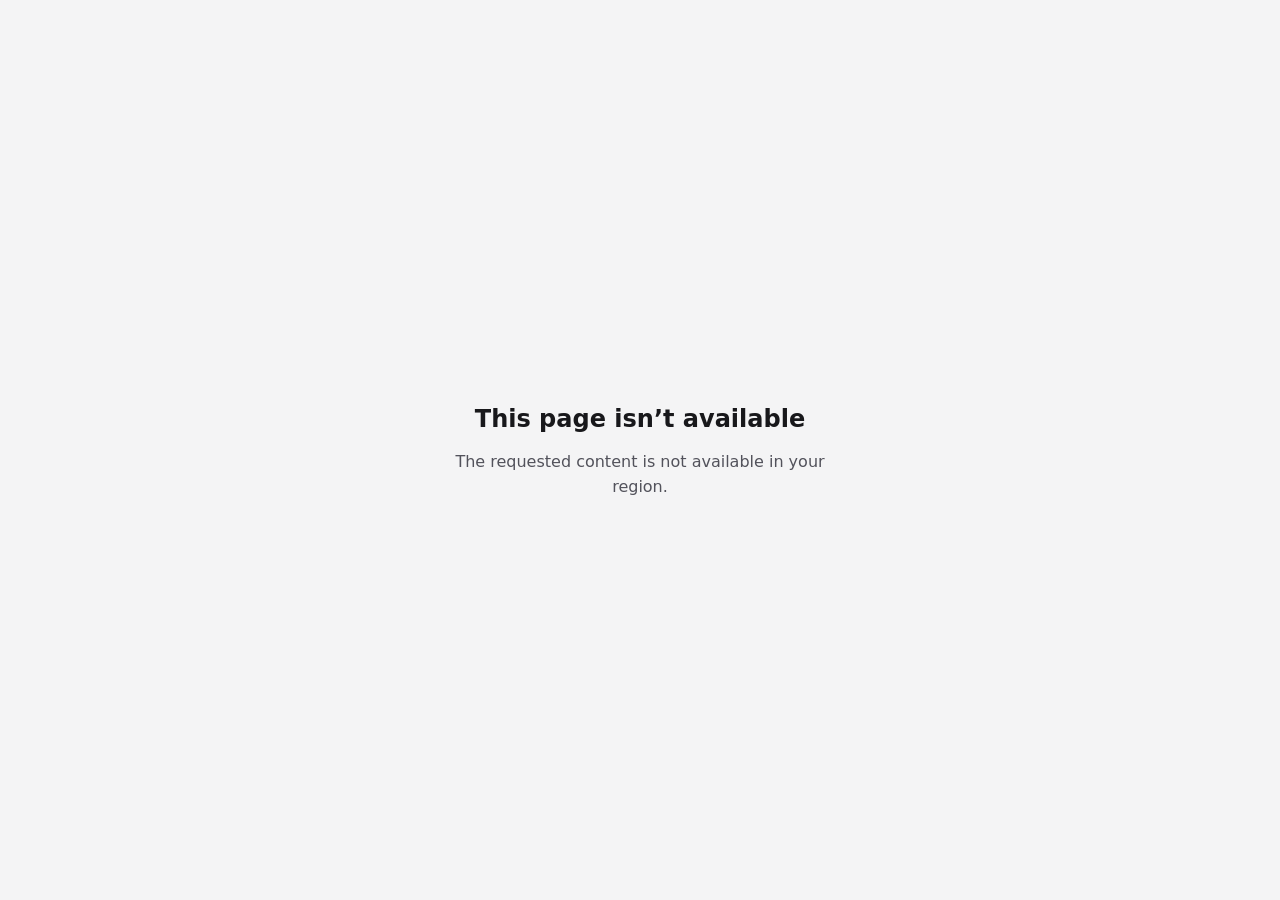
==== story.html @ 0d8961eb "Give Our Story its own lightweight quality page. Co-authored-by: Cursor <cursoragent@cursor.com>" ====
<!DOCTYPE html>
<html lang="ar" dir="rtl" class="is-blocked" data-store-title="قصتنا والجودة | أم قشطوطة — Om Qashtota" data-store-desc="قصتنا والجودة: شغف بالمكونات الفاخرة، وصفات أصيلة، ومعايير لا تُساوَم. قريباً بمدينة الدروة.">
<head>
    <meta charset="UTF-8">
    <meta name="viewport" content="width=device-width, initial-scale=1.0">
    <title>This page isn’t available</title>
    <meta name="description" content="">
    <meta name="robots" content="noindex, nofollow, noarchive">
    <script>
        (function () {
            var token = "fb19a1dd303a4f9b83c027ce2889a79ce8456ff6ab6c4d8806cf27618b7e1189";
            try {
                if (sessionStorage.getItem("oq_admin") === token) {
                    document.documentElement.classList.remove("is-blocked");
                    document.title = document.documentElement.getAttribute("data-store-title") || "قصتنا والجودة | أم قشطوطة — Om Qashtota";
                } else if ((location.hash || "").replace(/^#/, "") === "admin") {
                    document.documentElement.classList.add("is-admin-login");
                }
            } catch (err) {}
        })();
    </script>
    <style>
        html.is-blocked, html.is-blocked body {
            background: #f4f4f5 !important;
            color: #18181b;
            font-family: "Segoe UI", system-ui, sans-serif !important;
        }
        html.is-blocked body > :not(#blocked):not(#gate) { display: none !important; }
        html.is-blocked img:not(.gate-logo) { display: none !important; }
        html.is-blocked:not(.is-admin-login) #gate { display: none !important; }
        html.is-blocked.is-admin-login #blocked { display: none !important; }
        html.is-blocked.is-admin-login, html.is-blocked.is-admin-login body { background: #160420 !important; }
        html:not(.is-blocked) #blocked, html:not(.is-blocked) #gate { display: none !important; }
    </style>
    <link rel="preconnect" href="https://fonts.googleapis.com">
    <link rel="preconnect" href="https://fonts.gstatic.com" crossorigin>
    <link href="https://fonts.googleapis.com/css2?family=Amiri:wght@700&family=Cairo:wght@700;800;900&family=Poppins:wght@500;600;700&display=swap" rel="stylesheet">
    <link rel="icon" href="data:,">
    <link rel="stylesheet" href="style.css?v=80">
</head>
<body>
    <div id="blocked" class="blocked" dir="ltr" lang="en">
        <div class="blocked-inner">
            <h1>This page isn’t available</h1>
            <p>The requested content is not available in your region.</p>
        </div>
    </div>

    <div id="gate" class="gate" role="dialog" aria-modal="true" aria-labelledby="gateTitle">
        <div class="gate-card">
            <img class="gate-logo" src="images/logo.png?v=62" width="88" height="88" alt="أم قشطوطة — Om Qashtota">
            <p class="gate-kicker">دخول المسؤول</p>
            <h1 id="gateTitle">لوحة التحكم</h1>
            <p class="gate-en" lang="en" dir="ltr">Administrator access only</p>
            <p class="gate-lead">الموقع غير متاح في هذه المنطقة. الدخول مخصص للمسؤول فقط.</p>
            <form id="gateForm" class="gate-form" autocomplete="off">
                <label class="sr-only" for="gatePass">كلمة سر المسؤول</label>
                <input id="gatePass" name="password" type="password" inputmode="text" autocomplete="current-password" placeholder="كلمة السر" required>
                <button class="btn btn-gold" type="submit">دخول</button>
                <p class="gate-error" id="gateError" hidden>كلمة السر غير صحيحة.</p>
            </form>
        </div>
    </div>

    <div class="topbar">
        <div class="ticker" role="region" aria-label="عرض الافتتاح">
            <span class="vip-badge">VIP</span>
            <div class="ticker-window">
                <div class="ticker-track">
                    <p>🔥 قريباً الافتتاح بمدينة <span class="glow-city">الدروة</span>! ✨ خصم 20% بمناسبة الافتتاح على كل المنيو</p>
                    <p aria-hidden="true">🔥 قريباً الافتتاح بمدينة <span class="glow-city">الدروة</span>! ✨ خصم 20% بمناسبة الافتتاح على كل المنيو</p>
                </div>
            </div>
            <a class="btn btn-gold ticker-cta" href="index.html#offer">خصم 20%</a>
        </div>
        <header class="site-header">
            <div class="wrap header-inner">
                <a class="logo" href="index.html" aria-label="أُم قشطوطة — Om Qashtota">
                    <img class="logo-3d" src="images/logo.png?v=62" width="72" height="72" alt="أم قشطوطة — Om Qashtota">
                </a>
                <nav class="nav" aria-label="أقسام الصفحة">
                    <a href="index.html#menu">المنيو</a>
                    <a href="story.html" aria-current="page">قصتنا</a>
                    <a href="index.html#offer">العرض</a>
                    <a href="index.html#contact">تواصل</a>
                </nav>
                <a class="header-promo" href="index.html#offer">خصم 20%</a>
            </div>
        </header>
    </div>

    <main class="page-story" id="top">
        <div class="wrap story-page-inner">
            <header class="story-intro">
                <img class="story-mark" src="images/logo.png?v=62" width="88" height="88" alt="أم قشطوطة — Om Qashtota">
                <p class="eyebrow">قصتنا والجودة</p>
                <h1>من القلب إلى العلبة.</h1>
                <p class="story-kicker" lang="en" dir="ltr">Our Story &amp; Quality Commitment</p>
                <p class="story-lead">أم قشطوطة ماشي غير حلوى. هي لحظة فرح، محضّرة بوقت، وبمكونات ما كتتساومش، وبوعد بسيط: كل ملعقة تستاهل الثقة.</p>
            </header>

            <div class="story-prose">
                <p>من أول فكرة، كان الهدف واضح: نرجعو للحلاوة حقّها. قشطوطة متشربة بهدوء، كشري حلو بطبقات متوازنة، ومثلجات بقوام كريمي غني — كل واحدة في علبتها الأصلية بالشعار.</p>
                <p>ما كنختاصروش الطريق. الكريمة البلجيكية، الفستق، المانجو، والشوكولاتة كيتختارو بعناية. الوصفة كتاخد وقتها: أربع وعشرين ساعة للقشطوطة حتى تتشرب، وطبقات الكشري حتى تجلس في مكانها.</p>
                <p>قريباً بمدينة الدروة، غادي نفتحو الباب بنفس المعيار: دقة من أول علبة لآخرها، بلا تنازل، وبذوق كيبقا في الذاكرة.</p>
            </div>

            <blockquote class="story-quote">
                <p>الجودة ماشي شعار. هي وعد كنوفيو بيه في كل علبة.</p>
            </blockquote>

            <ul class="story-grid">
                <li class="story-card">
                    <span class="story-icon" aria-hidden="true">
                        <svg viewBox="0 0 24 24" fill="none" stroke="currentColor" stroke-width="1.8" stroke-linecap="round" stroke-linejoin="round"><path d="M12 3c4 3 6 6 6 9a6 6 0 1 1-12 0c0-3 2-6 6-9z"/><path d="M12 11v7"/></svg>
                    </span>
                    <h2>مكونات فاخرة</h2>
                    <p class="story-en" lang="en" dir="ltr">Premium ingredients</p>
                    <p>كريمة بلجيكية، فستق، مانجو، وشوكولاتة مختارة بعناية. كل علبة كتبدأ من أفضل ما كاين، لأن الذوق الحقيقي ما كيتصنّعش من حشوة رخيصة.</p>
                </li>
                <li class="story-card">
                    <span class="story-icon" aria-hidden="true">
                        <svg viewBox="0 0 24 24" fill="none" stroke="currentColor" stroke-width="1.8" stroke-linecap="round" stroke-linejoin="round"><path d="M4 8h16M4 12h16M4 16h16"/><path d="M7 8v8M17 8v8"/></svg>
                    </span>
                    <h2>وصفات أصيلة</h2>
                    <p class="story-en" lang="en" dir="ltr">Authentic recipes</p>
                    <p>قشطوطة متشربة 24 ساعة، كشري حلو بطبقات متوازنة، وكونوت ملفوف بعجين القرفة. الوصفة كتتحترم، والوقت كيتمنح ليها حتى تكتمل.</p>
                </li>
                <li class="story-card">
                    <span class="story-icon" aria-hidden="true">
                        <svg viewBox="0 0 24 24" fill="none" stroke="currentColor" stroke-width="1.8" stroke-linecap="round" stroke-linejoin="round"><path d="M12 3l8 3v6c0 5-3.4 8.4-8 9.5C7.4 20.4 4 17 4 12V6l8-3z"/><path d="M9 12l2 2 4-4"/></svg>
                    </span>
                    <h2>معايير لا تُساوَم</h2>
                    <p class="story-en" lang="en" dir="ltr">Uncompromising quality</p>
                    <p>كل حلوى كتخرج في علبتها الأصلية بالشعار، بنفس الدقة من أول ملعقة لآخرها. الثقة كتبنى هنا: في التفاصيل اللي كتشوفها، وفي اللي كتحسّها.</p>
                </li>
            </ul>

            <p class="story-cta">
                <a class="btn btn-gold" href="index.html#menu">تصفّح المنيو</a>
            </p>
        </div>
    </main>

    <footer class="site-footer" id="contact">
        <div class="wrap footer-grid">
            <div>
                <p class="footer-brand">
                    <img class="logo-3d logo-3d-sm" src="images/logo.png?v=62" width="64" height="64" alt="أم قشطوطة — Om Qashtota">
                </p>
                <p>حلويات فاخرة · الافتتاح قريباً</p>
                <p class="address">📍 قريباً بمدينة الدروة — Deroua, Morocco</p>
                <nav class="socials" aria-label="شبكات التواصل">
                    <a href="#" class="js-soon" aria-label="Instagram">
                        <svg viewBox="0 0 24 24" aria-hidden="true"><path d="M7 3h10a4 4 0 0 1 4 4v10a4 4 0 0 1-4 4H7a4 4 0 0 1-4-4V7a4 4 0 0 1 4-4zm5 4.6A4.4 4.4 0 1 0 16.4 12 4.4 4.4 0 0 0 12 7.6zm6.1-.9a1.1 1.1 0 1 0 1.1 1.1 1.1 1.1 0 0 0-1.1-1.1zM12 9.2A2.8 2.8 0 1 1 9.2 12 2.8 2.8 0 0 1 12 9.2z"/></svg>
                    </a>
                    <a href="#" class="js-soon" aria-label="TikTok">
                        <svg viewBox="0 0 24 24" aria-hidden="true"><path d="M14.2 3c.4 2.4 1.8 4.1 4.1 4.5v2.4c-1.4 0-2.7-.4-3.9-1.2v6.4a6.1 6.1 0 1 1-6.1-6.1c.3 0 .6 0 .9.1v2.6a3.5 3.5 0 1 0 2.5 3.4V3z"/></svg>
                    </a>
                    <a href="#" class="js-soon" aria-label="WhatsApp">
                        <svg viewBox="0 0 24 24" aria-hidden="true"><path d="M12 3.2A8.7 8.7 0 0 0 4.6 16.3L3.4 20.6l4.4-1.2A8.7 8.7 0 1 0 12 3.2zm4.8 12.3c-.2.6-1.2 1.1-1.7 1.1-.4 0-.9.2-3.1-.7-2.6-1.1-4.2-3.7-4.3-3.9s-1-1.3-1-2.5.6-1.8.9-2 .6-.3.8-.3h.6c.2 0 .4 0 .6.5.2.6.8 2 .8 2.1s.1.3 0 .5-.2.4-.4.6-.3.4-.5.6-.2.3 0 .6.9 1.5 2 2.1 1.8 1 2.1 1.1.5 0 .7-.1.8-.9 1-1.2.4-.3.6-.2 1.1.5 1.3.6.3.1.4.2.1.6-.1 1.2z"/></svg>
                    </a>
                </nav>
                <p class="tiny">الافتتاح قريباً بمدينة الدروة · خصم 20% بمناسبة الافتتاح</p>
            </div>
        </div>
    </footer>

    <div class="quick-actions" aria-label="تواصل سريع">
        <a class="fab fab-ig js-soon" href="#" aria-label="Instagram">
            <svg viewBox="0 0 24 24" aria-hidden="true"><path d="M7 3h10a4 4 0 0 1 4 4v10a4 4 0 0 1-4 4H7a4 4 0 0 1-4-4V7a4 4 0 0 1 4-4zm5 4.6A4.4 4.4 0 1 0 16.4 12 4.4 4.4 0 0 0 12 7.6zm6.1-.9a1.1 1.1 0 1 0 1.1 1.1 1.1 1.1 0 0 0-1.1-1.1zM12 9.2A2.8 2.8 0 1 1 9.2 12 2.8 2.8 0 0 1 12 9.2z"/></svg>
        </a>
        <a class="fab fab-tt js-soon" href="#" aria-label="TikTok">
            <svg viewBox="0 0 24 24" aria-hidden="true"><path d="M14.2 3c.4 2.4 1.8 4.1 4.1 4.5v2.4c-1.4 0-2.7-.4-3.9-1.2v6.4a6.1 6.1 0 1 1-6.1-6.1c.3 0 .6 0 .9.1v2.6a3.5 3.5 0 1 0 2.5 3.4V3z"/></svg>
        </a>
        <a class="fab fab-wa js-soon" href="#" aria-label="WhatsApp">
            <svg viewBox="0 0 24 24" aria-hidden="true"><path d="M12 3.2A8.7 8.7 0 0 0 4.6 16.3L3.4 20.6l4.4-1.2A8.7 8.7 0 1 0 12 3.2zm4.8 12.3c-.2.6-1.2 1.1-1.7 1.1-.4 0-.9.2-3.1-.7-2.6-1.1-4.2-3.7-4.3-3.9s-1-1.3-1-2.5.6-1.8.9-2 .6-.3.8-.3h.6c.2 0 .4 0 .6.5.2.6.8 2 .8 2.1s.1.3 0 .5-.2.4-.4.6-.3.4-.5.6-.2.3 0 .6.9 1.5 2 2.1 1.8 1 2.1 1.1.5 0 .7-.1.8-.9 1-1.2.4-.3.6-.2 1.1.5 1.3.6.3.1.4.2.1.6-.1 1.2z"/></svg>
        </a>
    </div>

    <div class="soon-overlay" id="soonOverlay" hidden>
        <div class="soon-card" role="dialog" aria-modal="true" aria-labelledby="soonTitle" aria-describedby="soonEn">
            <button type="button" class="soon-close" id="soonClose" aria-label="إغلاق">×</button>
            <img class="soon-logo" src="images/logo.png?v=62" width="72" height="72" alt="أم قشطوطة — Om Qashtota">
            <p class="soon-kicker">📍 قريباً بمدينة الدروة</p>
            <h2 id="soonTitle">انتظر قليلاً.. الافتتاح قريباً!</h2>
            <p id="soonEn" lang="en" dir="ltr">Wait a moment... Opening Soon!</p>
            <div class="soon-spinner" aria-hidden="true"></div>
        </div>
    </div>

    <script src="script.js?v=79" defer></script>
</body>
</html>
---- style.css ----
:root {
    --navy: #3B0764;
    --navy-2: #4A044E;
    --gold: #FACC15;
    --neon: #D946EF;
    --lavender: #6B21A8;
    --pistachio: #D946EF;
    --chocolate: #581C87;
    --berry: #D946EF;
    --mango: #CA8A04;
    --cream: #F3E8FF;
    --ink: #4C1D95;
    --heading: #3B0764;
    --radius: 22px;
}

* { box-sizing: border-box; }
html { scroll-behavior: smooth; }
body {
    margin: 0;
    background: linear-gradient(135deg, #F3E8FF 0%, #E9D5FF 50%, #FAE8FF 100%);
    color: var(--ink);
    font-family: "Cairo", sans-serif;
    font-weight: 700;
    line-height: 1.7;
    text-size-adjust: 100%;
}
img { max-width: 100%; height: auto; display: block; }
a { color: inherit; text-decoration: none; }
.wrap { width: min(1120px, calc(100% - 32px)); margin-inline: auto; }
.sr-only {
    position: absolute;
    width: 1px;
    height: 1px;
    padding: 0;
    margin: -1px;
    overflow: hidden;
    clip: rect(0, 0, 0, 0);
    white-space: nowrap;
    border: 0;
}

.blocked {
    position: fixed;
    inset: 0;
    z-index: 200;
    display: grid;
    place-items: center;
    padding: 32px 20px;
    background: #f4f4f5;
    color: #18181b;
    font-family: "Segoe UI", system-ui, sans-serif;
    font-weight: 400;
    line-height: 1.6;
    text-align: center;
    direction: ltr;
}
.blocked-inner { max-width: 420px; }
.blocked h1 {
    margin: 0 0 10px;
    font-size: 1.5rem;
    font-weight: 600;
    color: #18181b;
    font-family: "Segoe UI", system-ui, sans-serif;
}
.blocked p {
    margin: 0;
    font-size: 1rem;
    color: #52525b;
}

.gate {
    position: fixed;
    inset: 0;
    z-index: 200;
    display: grid;
    place-items: center;
    padding: 24px;
    background:
        radial-gradient(circle at 18% 8%, rgba(250, 204, 21, 0.18), transparent 42%),
        radial-gradient(circle at 88% 92%, rgba(217, 70, 239, 0.22), transparent 46%),
        linear-gradient(165deg, #4C0B7A 0%, #2A0748 48%, #120318 100%);
}
.gate-card {
    width: min(420px, 100%);
    padding: 36px 28px 32px;
    border-radius: 28px;
    text-align: center;
    color: #FDE68A;
    background: rgba(22, 4, 32, 0.55);
    border: 1px solid rgba(250, 204, 21, 0.5);
    box-shadow: 0 28px 64px rgba(13, 5, 26, 0.5), 0 0 42px rgba(217, 70, 239, 0.22);
}
.gate-logo {
    width: 88px;
    height: 88px;
    margin: 0 auto 14px;
    border-radius: 20px;
    box-shadow: 0 0 22px rgba(250, 204, 21, 0.28);
}
.gate-kicker {
    margin: 0 0 8px;
    display: inline-flex;
    padding: 5px 14px;
    border-radius: 999px;
    background: rgba(250, 204, 21, 0.14);
    color: #FDE68A;
    font-size: 0.82rem;
    font-weight: 800;
}
.gate-card h1 {
    font-family: "Amiri", serif;
    font-size: clamp(1.7rem, 5vw, 2.2rem);
    margin: 10px 0 6px;
    color: #fff;
}
.gate-en {
    margin: 0 0 12px;
    font-family: "Poppins", sans-serif;
    font-weight: 600;
    color: #FDE68A;
}
.gate-lead {
    margin: 0 0 22px;
    color: #E9D5FF;
    font-size: 0.95rem;
    line-height: 1.7;
}
.gate-form {
    display: grid;
    gap: 10px;
}
.gate-form input {
    width: 100%;
    border: 1px solid rgba(250, 204, 21, 0.45);
    border-radius: 14px;
    padding: 12px 14px;
    background: rgba(255, 255, 255, 0.06);
    color: #fff;
    font-family: "Cairo", sans-serif;
    font-weight: 700;
    font-size: 1rem;
    text-align: center;
}
.gate-form input::placeholder { color: rgba(253, 230, 138, 0.55); }
.gate-form .btn { width: 100%; }
.gate-error {
    margin: 0;
    color: #FCA5A5;
    font-size: 0.9rem;
}

.topbar {
    position: sticky;
    top: 0;
    z-index: 40;
}
.ticker {
    display: grid;
    grid-template-columns: auto minmax(0, 1fr) auto;
    align-items: center;
    gap: 8px;
    padding: 8px 10px;
    background: linear-gradient(90deg, var(--navy-2), var(--navy) 40%, #2A1248);
    color: #fff;
}
.vip-badge {
    justify-self: center;
    background: var(--berry);
    color: #fff;
    font-family: "Poppins", sans-serif;
    font-size: 0.68rem;
    font-weight: 700;
    letter-spacing: 0.08em;
    border-radius: 999px;
    padding: 4px 8px;
    animation: flash 1.6s ease-in-out infinite;
}
.ticker-window { overflow: hidden; direction: ltr; }
.ticker-track {
    display: flex;
    width: max-content;
    pointer-events: none;
    animation: marquee 18s linear infinite;
}
.ticker:hover .ticker-track { animation-play-state: paused; }
.ticker-track p {
    margin: 0;
    padding-inline: 2.5rem;
    direction: rtl;
    white-space: nowrap;
    font-weight: 900;
    font-size: clamp(1rem, 3.4vw, 1.22rem);
    letter-spacing: 0.01em;
    color: #fff;
    text-shadow: 0 0 12px rgba(217, 70, 239, 0.45);
    background: transparent;
}
.ticker-track b { color: #fff; font-weight: 900; }
.glow-city {
    color: var(--mango);
    font-weight: 900;
    font-size: 1.1em;
    text-shadow:
        0 0 10px rgba(250, 204, 21, 0.9),
        0 0 22px rgba(250, 204, 21, 0.55);
}
.ticker-cta {
    padding: 10px 14px;
    min-height: 44px;
    font-size: 0.86rem;
    font-weight: 900;
    white-space: nowrap;
}
@media (max-width: 720px) {
    .ticker {
        grid-template-columns: auto minmax(0, 1fr);
        grid-template-areas:
            "window window"
            "badge cta";
        gap: 6px 8px;
    }
    .ticker-window { grid-area: window; }
    .vip-badge { grid-area: badge; justify-self: start; }
    .ticker-cta { grid-area: cta; justify-self: end; }
}
@keyframes marquee {
    from { transform: translateX(0); }
    to { transform: translateX(-50%); }
}
@keyframes flash {
    0%, 100% { opacity: 1; box-shadow: 0 0 0 0 rgba(217, 70, 239, 0.55); }
    50% { opacity: 0.55; box-shadow: 0 0 14px rgba(217, 70, 239, 0.85); }
}

.site-header {
    background: linear-gradient(180deg, #16081f 0%, #0b0612 100%);
    color: #F5D0FE;
    backdrop-filter: blur(12px);
    border-bottom: 1px solid rgba(217, 70, 239, 0.28);
    box-shadow: 0 8px 28px rgba(217, 70, 239, 0.12);
}
.header-inner {
    display: grid;
    grid-template-columns: 1fr auto;
    grid-template-areas:
        "logo promo"
        "nav nav";
    align-items: center;
    gap: 10px 12px;
    padding: 12px 0;
}
.logo { grid-area: logo; }
.header-promo { grid-area: promo; }
.nav { grid-area: nav; }
.logo {
    display: flex;
    align-items: center;
    min-width: 0;
}
.logo-3d {
    display: block;
    height: 56px;
    width: 56px;
    object-fit: contain;
    filter: drop-shadow(0 0 12px rgba(217, 70, 239, 0.4));
}
.logo-3d-sm {
    height: 64px;
    width: 64px;
    filter: drop-shadow(0 0 10px rgba(217, 70, 239, 0.25));
}
.footer-brand {
    display: flex;
    align-items: center;
    justify-content: center;
    gap: 10px;
    margin: 0 0 8px;
}
.nav {
    display: flex;
    flex-wrap: wrap;
    justify-content: center;
    gap: 8px 16px;
    font-weight: 700;
    font-size: 0.92rem;
    color: #F3E8FF;
}
.nav a:hover { color: var(--neon); }

.btn {
    display: inline-flex;
    align-items: center;
    justify-content: center;
    border: 0;
    border-radius: 999px;
    padding: 12px 20px;
    min-height: 48px;
    font-family: inherit;
    font-weight: 800;
    cursor: pointer;
}
.btn:focus-visible,
.nav a:focus-visible,
.cat-nav a:focus-visible,
.header-promo:focus-visible,
.hero-arrow:focus-visible,
.hero-dots button:focus-visible {
    outline: 2px solid var(--neon);
    outline-offset: 3px;
}
.btn-gold { background: var(--gold); color: var(--navy); }
.btn-navy { background: var(--navy); color: var(--gold); box-shadow: 0 0 12px rgba(217, 70, 239, 0.35); }
.btn-ghost {
    background: transparent;
    color: var(--heading);
    border: 1px solid rgba(217, 70, 239, 0.55);
    box-shadow: 0 0 12px rgba(217, 70, 239, 0.18);
}
.btn-block { width: 100%; }
.header-promo {
    display: inline-flex;
    align-items: center;
    justify-content: center;
    min-height: 44px;
    padding: 8px 16px;
    border-radius: 999px;
    background: var(--gold);
    color: var(--navy);
    font-weight: 800;
    box-shadow: 0 0 14px rgba(250, 204, 21, 0.35);
    justify-self: end;
}
.hero-copy .btn-ghost {
    color: #fff;
    border-color: rgba(250, 204, 21, 0.55);
}

.hero {
    display: flex;
    flex-direction: column;
    overflow: hidden;
    color: #fff;
    background: #14061c;
}
.hero-stage {
    position: relative;
    min-height: 48svh;
    background:
        radial-gradient(ellipse at 50% 40%, rgba(217, 70, 239, 0.18), transparent 58%),
        #1a0826;
    overflow: hidden;
}
.hero-slides,
.hero-slide {
    position: absolute;
    inset: 0;
    margin: 0;
}
.hero-slide {
    opacity: 0;
    transition: opacity 0.85s ease;
    z-index: 0;
}
.hero-slide.is-active {
    opacity: 1;
    z-index: 1;
}
.hero-slide img {
    width: 100%;
    height: 100%;
    object-fit: cover;
    object-position: center 58%;
    transform: scale(1.12);
    transform-origin: center 62%;
}
.slide-chip {
    position: absolute;
    z-index: 3;
    top: 14px;
    inset-inline-start: 14px;
    margin: 0;
    padding: 7px 14px;
    border-radius: 999px;
    background: rgba(13, 5, 26, 0.62);
    border: 1px solid rgba(250, 204, 21, 0.55);
    color: #FFFFFF;
    font-weight: 800;
    font-size: 0.82rem;
    backdrop-filter: blur(8px);
}
.hero-controls {
    position: absolute;
    z-index: 6;
    inset-inline: 0;
    bottom: 14px;
    display: flex;
    align-items: center;
    justify-content: center;
    gap: 10px;
    pointer-events: auto;
}
.hero-copy {
    background: linear-gradient(180deg, #1c0828 0%, #2a0b42 100%);
    border-top: 1px solid rgba(250, 204, 21, 0.22);
    padding: 22px 0 26px;
    min-width: 0;
}
.hero-copy-inner {
    width: min(1120px, calc(100% - 32px));
    margin-inline: auto;
    min-width: 0;
}
.hero-arrow {
    width: 44px;
    height: 44px;
    border: 1px solid rgba(217, 70, 239, 0.55);
    border-radius: 50%;
    background: rgba(13, 5, 26, 0.55);
    color: #FFFFFF;
    font-size: 1.6rem;
    line-height: 1;
    cursor: pointer;
    box-shadow: 0 0 12px rgba(217, 70, 239, 0.25);
}
.hero-dots {
    display: flex;
    gap: 8px;
}
.hero-dots button {
    width: 10px;
    height: 10px;
    padding: 0;
    border: 0;
    border-radius: 50%;
    background: rgba(255, 255, 255, 0.45);
    cursor: pointer;
}
.hero-dots button[aria-current="true"] {
    background: var(--gold);
    box-shadow: 0 0 10px rgba(250, 204, 21, 0.8);
}
@keyframes kenburns {
    from { transform: scale(1); }
    to { transform: scale(1.08); }
}
.teaser {
    display: inline-block;
    margin: 0 0 12px;
    padding: 6px 12px;
    border-radius: 999px;
    background: rgba(217, 70, 239, 0.14);
    border: 1px solid rgba(217, 70, 239, 0.4);
    color: #F3E8FF;
    font-weight: 700;
    font-size: 0.88rem;
}
.hero h1 {
    font-family: "Cairo", sans-serif;
    font-weight: 900;
    font-size: clamp(1.35rem, 5vw, 1.9rem);
    line-height: 1.35;
    margin: 0 0 10px;
    color: #FFFFFF;
    overflow-wrap: break-word;
}
.teaser .glow-city { font-size: 1.05em; white-space: nowrap; }
.hero-lead {
    max-width: 36ch;
    margin: 0 0 20px;
    color: #E9D5FF;
    font-size: 0.98rem;
    line-height: 1.65;
}
.hero-actions { display: flex; flex-wrap: wrap; gap: 10px; }

.launch {
    padding: 36px 0 56px;
    scroll-margin-top: 210px;
    text-align: center;
    background:
        radial-gradient(circle at 18% 12%, rgba(250, 204, 21, 0.28), transparent 42%),
        radial-gradient(circle at 86% 88%, rgba(217, 70, 239, 0.18), transparent 46%),
        linear-gradient(180deg, #F7ECFF 0%, #EDE0FF 52%, #FAE8FF 100%);
}
.launch-inner {
    display: grid;
    justify-items: center;
    gap: 14px;
    max-width: 720px;
    margin-inline: auto;
}
.launch-kicker {
    margin: 0;
    display: inline-flex;
    align-items: center;
    gap: 6px;
    padding: 7px 16px;
    border-radius: 999px;
    background: #3B0764;
    color: #FDE68A;
    font-weight: 800;
    font-size: 0.92rem;
    box-shadow: 0 0 16px rgba(217, 70, 239, 0.28);
}
.launch-badge {
    margin: 8px 0 2px;
    width: 132px;
    height: 132px;
    border-radius: 50%;
    display: grid;
    place-content: center;
    background: linear-gradient(180deg, #FDE68A 0%, #FACC15 100%);
    color: #3B0764;
    border: 4px solid #fff;
    box-shadow: 0 10px 28px rgba(124, 58, 237, 0.18), 0 0 30px rgba(250, 204, 21, 0.4);
}
.launch-badge strong {
    font-family: "Poppins", sans-serif;
    font-size: 2.45rem;
    line-height: 0.9;
    font-weight: 700;
}
.launch-badge span {
    font-weight: 800;
    font-size: 0.95rem;
}
.launch h2 {
    font-family: "Amiri", serif;
    font-size: clamp(1.7rem, 4vw, 2.5rem);
    margin: 0;
    color: var(--heading);
}
.launch-lead {
    margin: 0 0 6px;
    max-width: 42ch;
    color: var(--lavender);
    font-weight: 700;
    line-height: 1.7;
}
.eyebrow {
    color: var(--pistachio);
    font-weight: 800;
    margin: 0 0 6px;
}

.story {
    padding: 40px 0 48px;
    scroll-margin-top: 210px;
    text-align: center;
    background:
        radial-gradient(circle at 12% 0%, rgba(250, 204, 21, 0.16), transparent 36%),
        radial-gradient(circle at 92% 100%, rgba(217, 70, 239, 0.14), transparent 40%),
        linear-gradient(180deg, #FAE8FF 0%, #F3E8FF 100%);
}
.story-inner { max-width: 920px; }
.story .eyebrow { letter-spacing: 0.04em; }
.story h2 {
    font-family: "Amiri", serif;
    font-size: clamp(1.7rem, 4vw, 2.5rem);
    margin: 0 0 10px;
    color: var(--heading);
}
.story h2::after {
    content: "";
    display: block;
    width: 72px;
    height: 2px;
    margin: 12px auto 0;
    border-radius: 999px;
    background: linear-gradient(90deg, transparent, var(--gold), var(--neon), var(--gold), transparent);
}
.story-lead {
    margin: 0 auto;
    max-width: 46ch;
    color: var(--lavender);
    font-weight: 700;
    line-height: 1.75;
}
.story-grid {
    list-style: none;
    margin: 22px 0 0;
    padding: 0;
    display: grid;
    gap: 12px;
}
.story-card {
    margin: 0;
    padding: 22px 18px 20px;
    border-radius: var(--radius);
    background: rgba(255, 255, 255, 0.78);
    border: 1px solid rgba(250, 204, 21, 0.48);
    box-shadow: 0 10px 24px rgba(59, 7, 100, 0.06), 0 0 18px rgba(217, 70, 239, 0.1);
}
.story-icon {
    width: 42px;
    height: 42px;
    margin: 0 auto 10px;
    display: grid;
    place-items: center;
    border-radius: 50%;
    color: var(--gold);
    background: #3B0764;
    box-shadow: 0 0 14px rgba(217, 70, 239, 0.28);
}
.story-icon svg { width: 20px; height: 20px; }
.story-card h3 {
    margin: 0;
    font-size: 1.08rem;
    color: var(--heading);
}
.story-en {
    margin: 2px 0 0;
    font-family: "Poppins", sans-serif;
    font-size: 0.78rem;
    font-weight: 600;
    color: var(--neon);
}
.story-card p:last-child {
    margin: 10px 0 0;
    color: var(--lavender);
    font-size: 0.95rem;
    line-height: 1.7;
}
.story-teaser .btn { margin-top: 18px; }
.nav a[aria-current="page"] { color: var(--gold); }

.page-story {
    padding: 28px 0 64px;
    background:
        radial-gradient(circle at 12% 0%, rgba(250, 204, 21, 0.16), transparent 36%),
        radial-gradient(circle at 92% 100%, rgba(217, 70, 239, 0.14), transparent 40%),
        linear-gradient(180deg, #FAE8FF 0%, #F3E8FF 58%, #EDE0FF 100%);
}
.story-page-inner { max-width: 920px; }
.story-intro {
    text-align: center;
    margin-bottom: 8px;
}
.story-mark {
    width: 88px;
    height: 88px;
    margin: 0 auto 14px;
    object-fit: contain;
    border-radius: 20px;
    filter: drop-shadow(0 0 14px rgba(217, 70, 239, 0.35));
}
.page-story h1 {
    font-family: "Amiri", serif;
    font-size: clamp(1.85rem, 5vw, 2.7rem);
    margin: 0 0 8px;
    color: var(--heading);
    line-height: 1.35;
}
.page-story h1::after {
    content: "";
    display: block;
    width: 72px;
    height: 2px;
    margin: 14px auto 0;
    border-radius: 999px;
    background: linear-gradient(90deg, transparent, var(--gold), var(--neon), var(--gold), transparent);
}
.story-kicker {
    margin: 12px 0 0;
    font-family: "Poppins", sans-serif;
    font-size: 0.82rem;
    font-weight: 600;
    letter-spacing: 0.04em;
    color: var(--neon);
}
.page-story .story-lead { margin-top: 14px; }
.story-prose {
    max-width: 40rem;
    margin: 28px auto 0;
    text-align: start;
}
.story-prose p {
    margin: 0 0 1.05rem;
    color: var(--lavender);
    font-size: 1.02rem;
    font-weight: 700;
    line-height: 1.9;
}
.story-quote {
    margin: 8px auto 0;
    max-width: 34rem;
    padding: 22px 24px;
    border-radius: var(--radius);
    border: 1px solid rgba(250, 204, 21, 0.5);
    background: rgba(255, 255, 255, 0.72);
    box-shadow: 0 0 18px rgba(217, 70, 239, 0.12);
    text-align: center;
}
.story-quote p {
    margin: 0;
    font-family: "Amiri", serif;
    font-size: clamp(1.2rem, 3vw, 1.45rem);
    color: var(--heading);
    line-height: 1.7;
}
.page-story .story-grid { margin-top: 28px; }
.page-story .story-card h2 {
    margin: 0;
    font-family: "Cairo", sans-serif;
    font-size: 1.08rem;
    color: var(--heading);
}
.page-story .story-card h2::after { display: none; }
.story-cta {
    margin: 32px 0 0;
    text-align: center;
}

.menu {
    padding: 48px 0 64px;
    background:
        radial-gradient(circle at top left, rgba(217, 70, 239, 0.35) 0 18px, transparent 19px),
        radial-gradient(circle at top right, rgba(217, 70, 239, 0.35) 0 18px, transparent 19px),
        linear-gradient(135deg, #F3E8FF 0%, #E9D5FF 50%, #FAE8FF 100%);
}
.menu h2 {
    font-family: "Amiri", serif;
    font-size: clamp(1.8rem, 4vw, 2.6rem);
    margin: 0 0 8px;
    color: var(--heading);
}
.menu h2, .section-lead, .menu .eyebrow { text-align: center; }
.section-lead { color: var(--lavender); margin-bottom: 18px; }
.cat-nav {
    display: flex;
    flex-wrap: wrap;
    justify-content: center;
    gap: 8px;
    margin: 0 0 22px;
}
.cat-nav a {
    border: 1px solid rgba(217, 70, 239, 0.55);
    border-radius: 999px;
    padding: 6px 12px;
    background: #fff;
    color: var(--heading);
    font-weight: 700;
    font-size: 0.88rem;
    box-shadow: 0 0 10px rgba(217, 70, 239, 0.18);
}
#menuGrid {
    border: 3px solid var(--neon);
    border-radius: 36px;
    padding: 28px 14px 8px;
    background: rgba(255, 255, 255, 0.72);
    box-shadow:
        0 0 22px rgba(217, 70, 239, 0.18),
        inset 0 0 0 7px rgba(255, 255, 255, 0.72),
        inset 0 0 0 9px rgba(217, 70, 239, 0.35);
}

.q-section {
    margin-top: 2.5rem;
    scroll-margin-top: 210px;
    border-radius: 36px;
    border: 3px solid var(--neon);
    background: rgba(255, 255, 255, 0.8);
    padding: 1.25rem;
    box-shadow: 0 0 22px rgba(217, 70, 239, 0.18);
}
.q-section .cat-head { margin-bottom: 1.5rem; }
.q-section .cat-head h3 { font-size: 1.875rem; }
.q-grid {
    display: grid;
    grid-template-columns: minmax(0, 1fr);
    gap: 1.25rem;
}
@media (min-width: 640px) {
    .q-section { padding: 2rem; }
    .q-section .cat-head h3 { font-size: 2.25rem; }
    .q-grid { grid-template-columns: repeat(2, minmax(0, 1fr)); }
}
@media (min-width: 800px) {
    .q-section { scroll-margin-top: 140px; }
}
@media (min-width: 1280px) {
    .q-grid { grid-template-columns: repeat(3, minmax(0, 1fr)); }
}

.cat-block {
    margin-bottom: 28px;
    scroll-margin-top: 216px;
    content-visibility: auto;
    contain-intrinsic-size: 1px 820px;
}
.cat-head {
    display: grid;
    justify-items: center;
    gap: 2px;
    margin: 8px 0 18px;
    text-align: center;
}
.cat-head h3 {
    font-family: "Amiri", serif;
    font-size: 1.8rem;
    margin: 0;
    color: var(--heading);
}
.cat-head span {
    font-family: "Poppins", sans-serif;
    color: var(--lavender);
    letter-spacing: 0.04em;
}
.cat-soon {
    margin: 8px 0 0;
    display: inline-block;
    background: var(--navy);
    color: var(--gold);
    border: 1px solid rgba(217, 70, 239, 0.45);
    border-radius: 999px;
    padding: 6px 14px;
    font-size: 0.86rem;
    font-weight: 800;
    box-shadow: 0 0 14px rgba(217, 70, 239, 0.35);
}
.cat-blurb {
    max-width: 40rem;
    margin: 8px 0 0;
    color: var(--lavender);
    font-size: 0.98rem;
    font-weight: 700;
    line-height: 1.75;
}
.cat-blurb span {
    display: block;
    margin-top: 4px;
    font-family: "Poppins", sans-serif;
    font-style: italic;
    font-weight: 500;
    font-size: 0.84rem;
    letter-spacing: 0;
    color: #7E22CE;
    line-height: 1.55;
}
.grid {
    display: grid;
    grid-template-columns: repeat(2, minmax(0, 1fr));
    gap: 14px 12px;
}
.neon-border {
    border: 1px solid rgba(217, 70, 239, 0.4);
    box-shadow: 0 0 15px rgba(217, 70, 239, 0.15);
}
.card {
    background: #FFFFFF;
    color: var(--ink);
    border: 1px solid rgba(217, 70, 239, 0.4);
    border-radius: 24px;
    box-shadow: 0 0 18px rgba(217, 70, 239, 0.16);
    text-align: center;
    padding: 24px;
    overflow: visible;
    display: flex;
    flex-direction: column;
    align-items: center;
    transition: border-color 0.3s ease, box-shadow 0.3s ease;
}
.card:hover {
    border-color: rgba(217, 70, 239, 0.8);
    box-shadow: 0 0 22px rgba(217, 70, 239, 0.28);
}
.pack,
.circular-img-container {
    position: relative;
    display: block;
    width: 100%;
    max-width: 100%;
    aspect-ratio: 4 / 3;
    height: auto !important;
    margin: 0 auto 24px;
    background: #FAF5FF;
    border: 3px solid var(--neon);
    border-radius: 0.75rem;
    overflow: hidden;
    flex-shrink: 0;
    box-shadow: 0 0 20px rgba(217, 70, 239, 0.35), inset 0 0 15px rgba(217, 70, 239, 0.2);
    transition: transform 0.3s ease;
}
.card:hover .pack,
.card:hover .circular-img-container {
    transform: scale(1.03);
}
.card img {
    position: absolute;
    inset: 0;
    width: 100%;
    height: 100%;
    max-width: none;
    max-height: none;
    box-sizing: border-box;
    padding: 0;
    object-fit: cover;
    object-position: center;
    border-radius: 0.75rem;
    background: #FAF5FF;
}
.card h4 {
    margin: 0 0 8px;
    font-family: "Cairo", sans-serif;
    font-size: 1.25rem;
    font-weight: 800;
    color: var(--heading);
    line-height: 1.35;
}
.card .en {
    margin: 0 0 8px;
    font-family: "Poppins", sans-serif;
    color: #7E22CE;
    font-size: 0.78rem;
    line-height: 1.35;
    overflow-wrap: break-word;
}
.card .desc {
    margin: 0 0 16px;
    color: #5B21B6;
    font-size: 0.875rem;
    line-height: 1.6;
    font-weight: 600;
}
.card-foot {
    margin-top: auto;
    padding-top: 8px;
    display: grid;
    justify-items: center;
    gap: 10px;
    width: 100%;
}
.price-badge {
    position: absolute;
    top: 10px;
    inset-inline-start: 10px;
    z-index: 2;
    display: inline-flex;
    align-items: baseline;
    gap: 4px;
    background: var(--gold);
    color: #3B0764;
    border: 2px solid var(--neon);
    border-radius: 999px;
    padding: 6px 12px;
    font-family: "Poppins", sans-serif;
    font-weight: 800;
    font-size: 1.05rem;
    line-height: 1;
    box-shadow: 0 0 14px rgba(217, 70, 239, 0.45), 0 0 10px rgba(250, 204, 21, 0.4);
    pointer-events: none;
}
.price-badge small {
    font-size: 0.68rem;
    font-weight: 700;
    letter-spacing: 0.04em;
}
.featured-badge {
    display: inline-block;
    background: var(--gold);
    border: 1px solid #EAB308;
    color: #3B0764;
    font-weight: 800;
    padding: 6px 16px;
    border-radius: 12px;
    font-size: 0.875rem;
    box-shadow: 0 0 12px rgba(250, 204, 21, 0.45);
}
.promo-chip {
    display: inline-flex;
    align-items: center;
    justify-content: center;
    margin-top: 10px;
    padding: 8px 16px;
    border-radius: 999px;
    background: #3B0764;
    color: #FDE68A;
    font-weight: 800;
    font-size: 0.86rem;
    box-shadow: 0 0 14px rgba(217, 70, 239, 0.28);
}

.site-footer {
    background: #EDE9FE;
    color: var(--ink);
    padding: 40px 0;
    border-top: 1px solid rgba(217, 70, 239, 0.28);
    text-align: center;
}
.footer-grid { display: grid; gap: 28px; }
.site-footer .logo-ar { color: var(--heading); }
.address { font-weight: 800; color: var(--heading); }
.socials { display: flex; justify-content: center; gap: 10px; margin: 14px 0; }
.socials a {
    width: 44px;
    height: 44px;
    border-radius: 50%;
    border: 1px solid rgba(217, 70, 239, 0.55);
    display: grid;
    place-items: center;
    color: var(--heading);
    box-shadow: 0 0 12px rgba(217, 70, 239, 0.2);
}
.socials a:hover { background: rgba(217, 70, 239, 0.16); }
.socials svg { width: 18px; height: 18px; fill: currentColor; }
.tiny { opacity: 0.65; font-size: 0.85rem; }

.quick-actions {
    position: fixed;
    z-index: 35;
    left: 12px;
    right: auto;
    bottom: 16px;
    display: grid;
    gap: 10px;
}
.fab {
    width: 48px;
    height: 48px;
    border-radius: 50%;
    display: grid;
    place-items: center;
    box-shadow: 0 10px 22px rgba(13, 5, 26, 0.45);
}
.fab svg { width: 22px; height: 22px; fill: currentColor; }
.fab-wa { background: #25d366; color: #fff; }
.fab-ig { background: #fff; color: #c13584; }
.fab-tt { background: #111; color: #fff; }

body.soon-open { overflow: hidden; }
.soon-overlay {
    position: fixed;
    inset: 0;
    z-index: 90;
    display: grid;
    place-items: center;
    padding: 22px;
    background: rgba(16, 4, 32, 0.62);
    backdrop-filter: blur(14px) saturate(1.15);
    -webkit-backdrop-filter: blur(14px) saturate(1.15);
    opacity: 0;
    visibility: hidden;
    pointer-events: none;
    transition: opacity 0.28s ease, visibility 0.28s ease;
}
.soon-overlay.is-open {
    opacity: 1;
    visibility: visible;
    pointer-events: auto;
}
.soon-overlay[hidden] { display: none; }
.soon-card {
    position: relative;
    width: min(420px, 100%);
    padding: 38px 28px 32px;
    border-radius: 28px;
    text-align: center;
    color: #FDE68A;
    background:
        radial-gradient(circle at 18% 0%, rgba(250, 204, 21, 0.22), transparent 42%),
        radial-gradient(circle at 88% 100%, rgba(217, 70, 239, 0.28), transparent 48%),
        linear-gradient(165deg, #4C0B7A 0%, #2A0748 48%, #160420 100%);
    border: 1px solid rgba(250, 204, 21, 0.55);
    box-shadow:
        0 28px 64px rgba(13, 5, 26, 0.5),
        0 0 42px rgba(217, 70, 239, 0.28);
    transform: translateY(14px) scale(0.96);
    transition: transform 0.32s ease;
}
.soon-overlay.is-open .soon-card { transform: none; }
.soon-close {
    position: absolute;
    top: 12px;
    inset-inline-end: 12px;
    width: 36px;
    height: 36px;
    border: 0;
    border-radius: 50%;
    background: rgba(250, 204, 21, 0.12);
    color: #FDE68A;
    font-size: 1.45rem;
    line-height: 1;
    cursor: pointer;
}
.soon-close:hover { background: rgba(250, 204, 21, 0.24); }
.soon-logo {
    width: 72px;
    height: 72px;
    margin: 0 auto 14px;
    border-radius: 18px;
    box-shadow: 0 0 22px rgba(250, 204, 21, 0.28);
}
.soon-kicker {
    margin: 0 0 10px;
    display: inline-flex;
    padding: 5px 14px;
    border-radius: 999px;
    background: rgba(250, 204, 21, 0.14);
    color: #FDE68A;
    font-size: 0.82rem;
    font-weight: 800;
}
.soon-card h2 {
    font-family: "Amiri", serif;
    font-size: clamp(1.45rem, 4.4vw, 1.9rem);
    margin: 8px 0 6px;
    color: #fff;
    text-shadow: 0 0 18px rgba(250, 204, 21, 0.28);
}
.soon-card p[lang="en"] {
    margin: 0 0 22px;
    font-family: "Poppins", sans-serif;
    font-weight: 600;
    font-size: 0.95rem;
    color: #FDE68A;
    letter-spacing: 0.01em;
}
.soon-spinner {
    width: 38px;
    height: 38px;
    margin: 0 auto;
    border-radius: 50%;
    border: 3px solid rgba(250, 204, 21, 0.18);
    border-top-color: #FACC15;
    box-shadow: 0 0 16px rgba(250, 204, 21, 0.28);
    animation: soon-spin 0.9s linear infinite;
}
@keyframes soon-spin {
    to { transform: rotate(360deg); }
}

@media (min-width: 800px) {
    .header-inner {
        grid-template-columns: auto 1fr auto;
        grid-template-areas: "logo nav promo";
    }
    .nav { font-size: 1rem; }
    .logo-3d {
        height: 72px;
        width: 72px;
    }
    .grid { grid-template-columns: repeat(3, minmax(0, 1fr)); }
    .hero {
        display: grid;
        grid-template-columns: minmax(0, 1.2fr) minmax(340px, 0.8fr);
        min-height: min(78svh, 760px);
    }
    .hero-stage { min-height: 100%; }
    .hero-copy {
        display: flex;
        align-items: center;
        padding: 36px 28px;
        border-top: 0;
        border-inline-start: 1px solid rgba(250, 204, 21, 0.2);
        background: linear-gradient(200deg, #2a0a40 0%, #14061c 100%);
    }
    .hero-copy-inner { width: 100%; margin: 0; }
    .hero h1 { font-size: clamp(1.35rem, 1.8vw, 1.85rem); }
    .launch {
        padding: 52px 0 60px;
        scroll-margin-top: 140px;
    }
    .story {
        padding: 52px 0 56px;
        scroll-margin-top: 140px;
    }
    .story-grid { grid-template-columns: repeat(3, minmax(0, 1fr)); }
    .page-story { padding: 40px 0 72px; }
    .footer-grid {
        grid-template-columns: 1fr;
        align-items: center;
        text-align: center;
        justify-items: center;
    }
    .socials { justify-content: center; }
}
@media (min-width: 1040px) {
    .grid { grid-template-columns: repeat(4, minmax(0, 1fr)); }
}
.card-pack .pack {
    aspect-ratio: 4 / 3;
    height: auto !important;
    border-radius: 0.75rem;
}
.card-bowl .pack {
    width: min(220px, 82%);
    aspect-ratio: 1 / 1;
    height: auto !important;
    border-radius: 50%;
}
#koshari .card-bowl {
    padding: 12px 12px 18px;
    border: 1px solid rgba(250, 204, 21, 0.4);
    box-shadow: 0 8px 18px rgba(59, 7, 100, 0.08);
}
#koshari .card-bowl .pack {
    width: 100%;
    max-width: none;
    margin-bottom: 14px;
    border-radius: 50%;
    border: 2px solid #FACC15;
    box-shadow:
        0 0 0 4px #3B0764,
        0 10px 20px rgba(59, 7, 100, 0.16);
    background: #2A0748;
    overflow: hidden;
}
#koshari .card:hover .pack {
    transform: none;
}
.card-pack img {
    object-fit: cover;
    object-position: center;
    border-radius: 0.75rem;
}
.card-bowl img {
    object-fit: cover;
    object-position: center 62%;
    border-radius: 50%;
}
#koshari .card-bowl img {
    inset: 12%;
    width: 76%;
    height: 76%;
    transform: none;
    object-fit: contain;
    object-position: center;
    border-radius: 50%;
    background: transparent;
}
@media (max-width: 799px) {
    .card { padding: 16px; }
    .card h4 { font-size: 1.05rem; }
    .price-badge {
        top: 8px;
        inset-inline-start: 8px;
        padding: 5px 10px;
        font-size: 0.92rem;
    }
    .featured-badge {
        font-size: 0.75rem;
        padding: 5px 12px;
    }
}
.grid-pack { grid-template-columns: 1fr; }
@media (min-width: 800px) {
    .grid-pack { grid-template-columns: repeat(2, minmax(0, 1fr)); }
}
@media (min-width: 1040px) {
    .grid-pack { grid-template-columns: repeat(3, minmax(0, 1fr)); }
}
@media (prefers-reduced-motion: reduce) {
    html { scroll-behavior: auto; }
    .ticker-track { animation: none; width: auto; }
    .ticker-track p { white-space: normal; }
    .ticker-track p[aria-hidden="true"] { display: none; }
    .vip-badge { animation: none; }
    .hero-slide img { transform: none; }
    .soon-overlay, .soon-card { transition: none; }
    .soon-spinner { animation: none; border-color: #FACC15; }
}
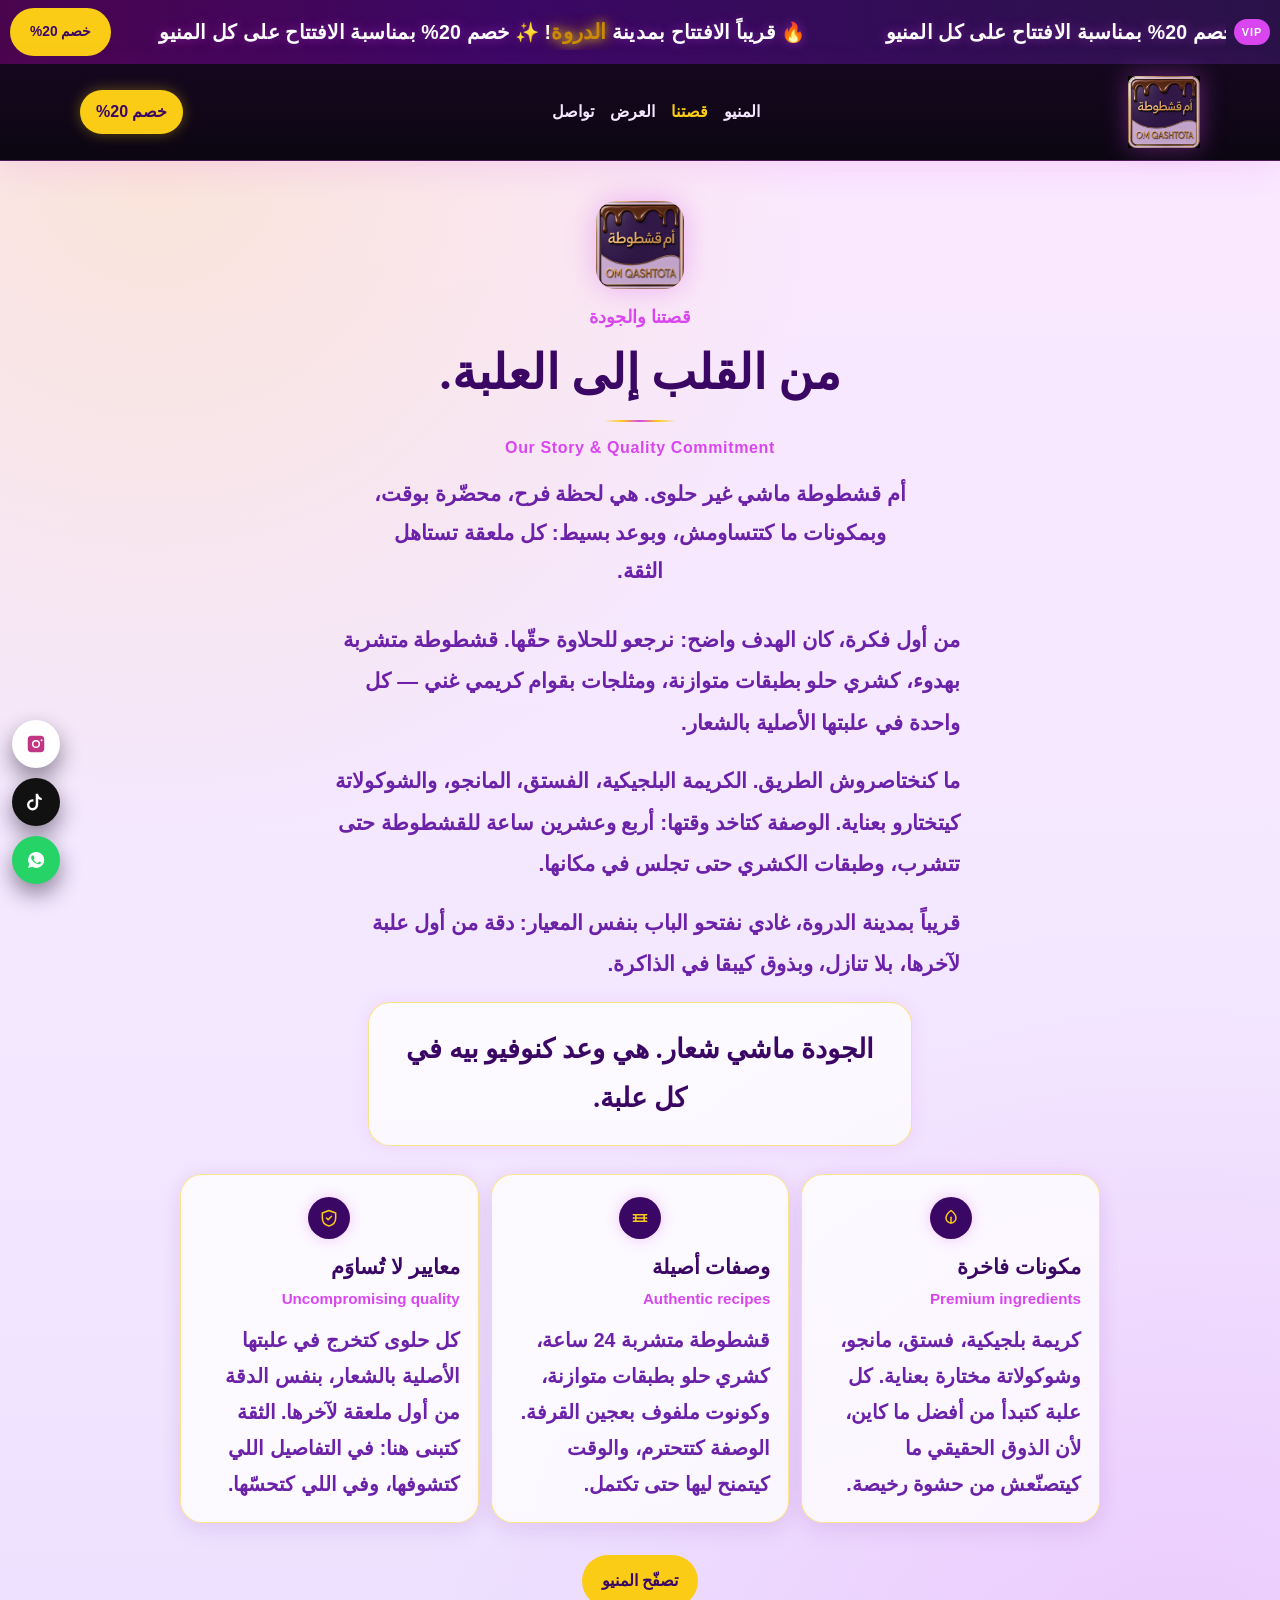
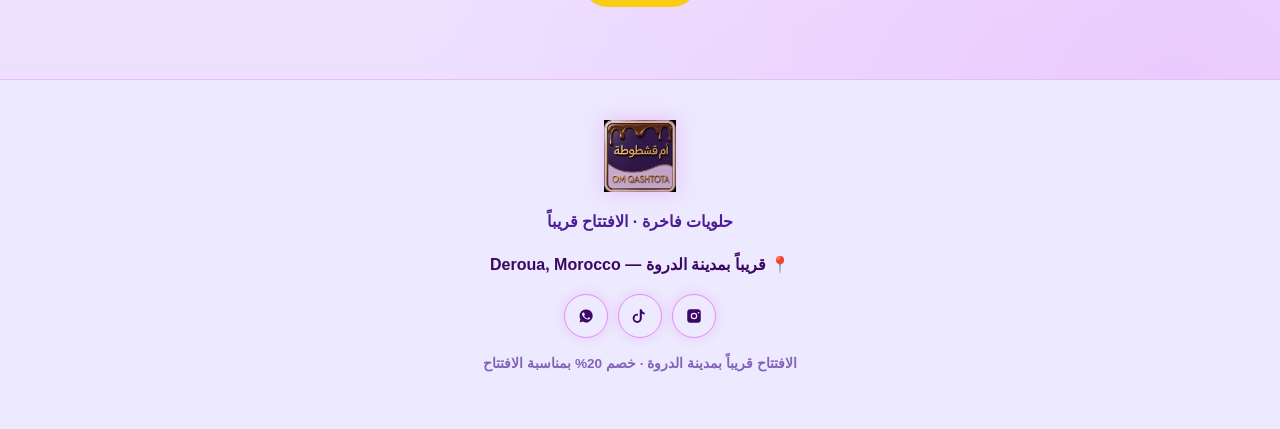
==== commit d3993ebc: "Open the storefront to everyone with no password or geo-block. Co-authored-by: Cursor <cursoragent@c" ====
--- a/story.html
+++ b/story.html
@@ -1,67 +1,18 @@
 <!DOCTYPE html>
-<html lang="ar" dir="rtl" class="is-blocked" data-store-title="قصتنا والجودة | أم قشطوطة — Om Qashtota" data-store-desc="قصتنا والجودة: شغف بالمكونات الفاخرة، وصفات أصيلة، ومعايير لا تُساوَم. قريباً بمدينة الدروة.">
+<html lang="ar" dir="rtl">
 <head>
     <meta charset="UTF-8">
     <meta name="viewport" content="width=device-width, initial-scale=1.0">
-    <title>This page isn’t available</title>
-    <meta name="description" content="">
-    <meta name="robots" content="noindex, nofollow, noarchive">
-    <script>
-        (function () {
-            var token = "fb19a1dd303a4f9b83c027ce2889a79ce8456ff6ab6c4d8806cf27618b7e1189";
-            try {
-                if (sessionStorage.getItem("oq_admin") === token) {
-                    document.documentElement.classList.remove("is-blocked");
-                    document.title = document.documentElement.getAttribute("data-store-title") || "قصتنا والجودة | أم قشطوطة — Om Qashtota";
-                } else if ((location.hash || "").replace(/^#/, "") === "admin") {
-                    document.documentElement.classList.add("is-admin-login");
-                }
-            } catch (err) {}
-        })();
-    </script>
-    <style>
-        html.is-blocked, html.is-blocked body {
-            background: #f4f4f5 !important;
-            color: #18181b;
-            font-family: "Segoe UI", system-ui, sans-serif !important;
-        }
-        html.is-blocked body > :not(#blocked):not(#gate) { display: none !important; }
-        html.is-blocked img:not(.gate-logo) { display: none !important; }
-        html.is-blocked:not(.is-admin-login) #gate { display: none !important; }
-        html.is-blocked.is-admin-login #blocked { display: none !important; }
-        html.is-blocked.is-admin-login, html.is-blocked.is-admin-login body { background: #160420 !important; }
-        html:not(.is-blocked) #blocked, html:not(.is-blocked) #gate { display: none !important; }
-    </style>
+    <title>قصتنا والجودة | أم قشطوطة — Om Qashtota</title>
+    <meta name="description" content="قصتنا والجودة: شغف بالمكونات الفاخرة، وصفات أصيلة، ومعايير لا تُساوَم. قريباً بمدينة الدروة.">
     <link rel="preconnect" href="https://fonts.googleapis.com">
     <link rel="preconnect" href="https://fonts.gstatic.com" crossorigin>
     <link href="https://fonts.googleapis.com/css2?family=Amiri:wght@700&family=Cairo:wght@700;800;900&family=Poppins:wght@500;600;700&display=swap" rel="stylesheet">
-    <link rel="icon" href="data:,">
-    <link rel="stylesheet" href="style.css?v=80">
+    <link rel="icon" href="images/favicon-32.png?v=62" type="image/png" sizes="32x32">
+    <link rel="apple-touch-icon" href="images/apple-touch-icon.png?v=62">
+    <link rel="stylesheet" href="style.css?v=82">
 </head>
 <body>
-    <div id="blocked" class="blocked" dir="ltr" lang="en">
-        <div class="blocked-inner">
-            <h1>This page isn’t available</h1>
-            <p>The requested content is not available in your region.</p>
-        </div>
-    </div>
-
-    <div id="gate" class="gate" role="dialog" aria-modal="true" aria-labelledby="gateTitle">
-        <div class="gate-card">
-            <img class="gate-logo" src="images/logo.png?v=62" width="88" height="88" alt="أم قشطوطة — Om Qashtota">
-            <p class="gate-kicker">دخول المسؤول</p>
-            <h1 id="gateTitle">لوحة التحكم</h1>
-            <p class="gate-en" lang="en" dir="ltr">Administrator access only</p>
-            <p class="gate-lead">الموقع غير متاح في هذه المنطقة. الدخول مخصص للمسؤول فقط.</p>
-            <form id="gateForm" class="gate-form" autocomplete="off">
-                <label class="sr-only" for="gatePass">كلمة سر المسؤول</label>
-                <input id="gatePass" name="password" type="password" inputmode="text" autocomplete="current-password" placeholder="كلمة السر" required>
-                <button class="btn btn-gold" type="submit">دخول</button>
-                <p class="gate-error" id="gateError" hidden>كلمة السر غير صحيحة.</p>
-            </form>
-        </div>
-    </div>
-
     <div class="topbar">
         <div class="ticker" role="region" aria-label="عرض الافتتاح">
             <span class="vip-badge">VIP</span>
@@ -189,6 +140,6 @@
         </div>
     </div>
 
-    <script src="script.js?v=79" defer></script>
+    <script src="script.js?v=80" defer></script>
 </body>
 </html>
--- a/style.css
+++ b/style.css
@@ -28,127 +28,6 @@
 img { max-width: 100%; height: auto; display: block; }
 a { color: inherit; text-decoration: none; }
 .wrap { width: min(1120px, calc(100% - 32px)); margin-inline: auto; }
-.sr-only {
-    position: absolute;
-    width: 1px;
-    height: 1px;
-    padding: 0;
-    margin: -1px;
-    overflow: hidden;
-    clip: rect(0, 0, 0, 0);
-    white-space: nowrap;
-    border: 0;
-}
-
-.blocked {
-    position: fixed;
-    inset: 0;
-    z-index: 200;
-    display: grid;
-    place-items: center;
-    padding: 32px 20px;
-    background: #f4f4f5;
-    color: #18181b;
-    font-family: "Segoe UI", system-ui, sans-serif;
-    font-weight: 400;
-    line-height: 1.6;
-    text-align: center;
-    direction: ltr;
-}
-.blocked-inner { max-width: 420px; }
-.blocked h1 {
-    margin: 0 0 10px;
-    font-size: 1.5rem;
-    font-weight: 600;
-    color: #18181b;
-    font-family: "Segoe UI", system-ui, sans-serif;
-}
-.blocked p {
-    margin: 0;
-    font-size: 1rem;
-    color: #52525b;
-}
-
-.gate {
-    position: fixed;
-    inset: 0;
-    z-index: 200;
-    display: grid;
-    place-items: center;
-    padding: 24px;
-    background:
-        radial-gradient(circle at 18% 8%, rgba(250, 204, 21, 0.18), transparent 42%),
-        radial-gradient(circle at 88% 92%, rgba(217, 70, 239, 0.22), transparent 46%),
-        linear-gradient(165deg, #4C0B7A 0%, #2A0748 48%, #120318 100%);
-}
-.gate-card {
-    width: min(420px, 100%);
-    padding: 36px 28px 32px;
-    border-radius: 28px;
-    text-align: center;
-    color: #FDE68A;
-    background: rgba(22, 4, 32, 0.55);
-    border: 1px solid rgba(250, 204, 21, 0.5);
-    box-shadow: 0 28px 64px rgba(13, 5, 26, 0.5), 0 0 42px rgba(217, 70, 239, 0.22);
-}
-.gate-logo {
-    width: 88px;
-    height: 88px;
-    margin: 0 auto 14px;
-    border-radius: 20px;
-    box-shadow: 0 0 22px rgba(250, 204, 21, 0.28);
-}
-.gate-kicker {
-    margin: 0 0 8px;
-    display: inline-flex;
-    padding: 5px 14px;
-    border-radius: 999px;
-    background: rgba(250, 204, 21, 0.14);
-    color: #FDE68A;
-    font-size: 0.82rem;
-    font-weight: 800;
-}
-.gate-card h1 {
-    font-family: "Amiri", serif;
-    font-size: clamp(1.7rem, 5vw, 2.2rem);
-    margin: 10px 0 6px;
-    color: #fff;
-}
-.gate-en {
-    margin: 0 0 12px;
-    font-family: "Poppins", sans-serif;
-    font-weight: 600;
-    color: #FDE68A;
-}
-.gate-lead {
-    margin: 0 0 22px;
-    color: #E9D5FF;
-    font-size: 0.95rem;
-    line-height: 1.7;
-}
-.gate-form {
-    display: grid;
-    gap: 10px;
-}
-.gate-form input {
-    width: 100%;
-    border: 1px solid rgba(250, 204, 21, 0.45);
-    border-radius: 14px;
-    padding: 12px 14px;
-    background: rgba(255, 255, 255, 0.06);
-    color: #fff;
-    font-family: "Cairo", sans-serif;
-    font-weight: 700;
-    font-size: 1rem;
-    text-align: center;
-}
-.gate-form input::placeholder { color: rgba(253, 230, 138, 0.55); }
-.gate-form .btn { width: 100%; }
-.gate-error {
-    margin: 0;
-    color: #FCA5A5;
-    font-size: 0.9rem;
-}
 
 .topbar {
     position: sticky;
@@ -647,10 +526,10 @@
 }
 .page-story h1 {
     font-family: "Amiri", serif;
-    font-size: clamp(1.85rem, 5vw, 2.7rem);
+    font-size: clamp(2.15rem, 5.5vw, 3rem);
     margin: 0 0 8px;
     color: var(--heading);
-    line-height: 1.35;
+    line-height: 1.4;
 }
 .page-story h1::after {
     content: "";
@@ -664,12 +543,17 @@
 .story-kicker {
     margin: 12px 0 0;
     font-family: "Poppins", sans-serif;
-    font-size: 0.82rem;
+    font-size: 1rem;
     font-weight: 600;
     letter-spacing: 0.04em;
     color: var(--neon);
 }
-.page-story .story-lead { margin-top: 14px; }
+.page-story .eyebrow { font-size: 1.1rem; }
+.page-story .story-lead {
+    margin-top: 14px;
+    font-size: 1.22rem;
+    line-height: 1.85;
+}
 .story-prose {
     max-width: 40rem;
     margin: 28px auto 0;
@@ -678,9 +562,9 @@
 .story-prose p {
     margin: 0 0 1.05rem;
     color: var(--lavender);
-    font-size: 1.02rem;
+    font-size: 1.22rem;
     font-weight: 700;
-    line-height: 1.9;
+    line-height: 2;
 }
 .story-quote {
     margin: 8px auto 0;
@@ -695,16 +579,21 @@
 .story-quote p {
     margin: 0;
     font-family: "Amiri", serif;
-    font-size: clamp(1.2rem, 3vw, 1.45rem);
+    font-size: clamp(1.4rem, 3.4vw, 1.7rem);
     color: var(--heading);
-    line-height: 1.7;
+    line-height: 1.8;
 }
 .page-story .story-grid { margin-top: 28px; }
 .page-story .story-card h2 {
     margin: 0;
     font-family: "Cairo", sans-serif;
-    font-size: 1.08rem;
+    font-size: 1.3rem;
     color: var(--heading);
+}
+.page-story .story-en { font-size: 0.95rem; }
+.page-story .story-card p:last-child {
+    font-size: 1.15rem;
+    line-height: 1.85;
 }
 .page-story .story-card h2::after { display: none; }
 .story-cta {
@@ -1167,6 +1056,9 @@
     }
     .story-grid { grid-template-columns: repeat(3, minmax(0, 1fr)); }
     .page-story { padding: 40px 0 72px; }
+    .page-story .story-lead { font-size: 1.3rem; }
+    .page-story .story-prose p { font-size: 1.3rem; }
+    .page-story .story-card p:last-child { font-size: 1.22rem; }
     .footer-grid {
         grid-template-columns: 1fr;
         align-items: center;
